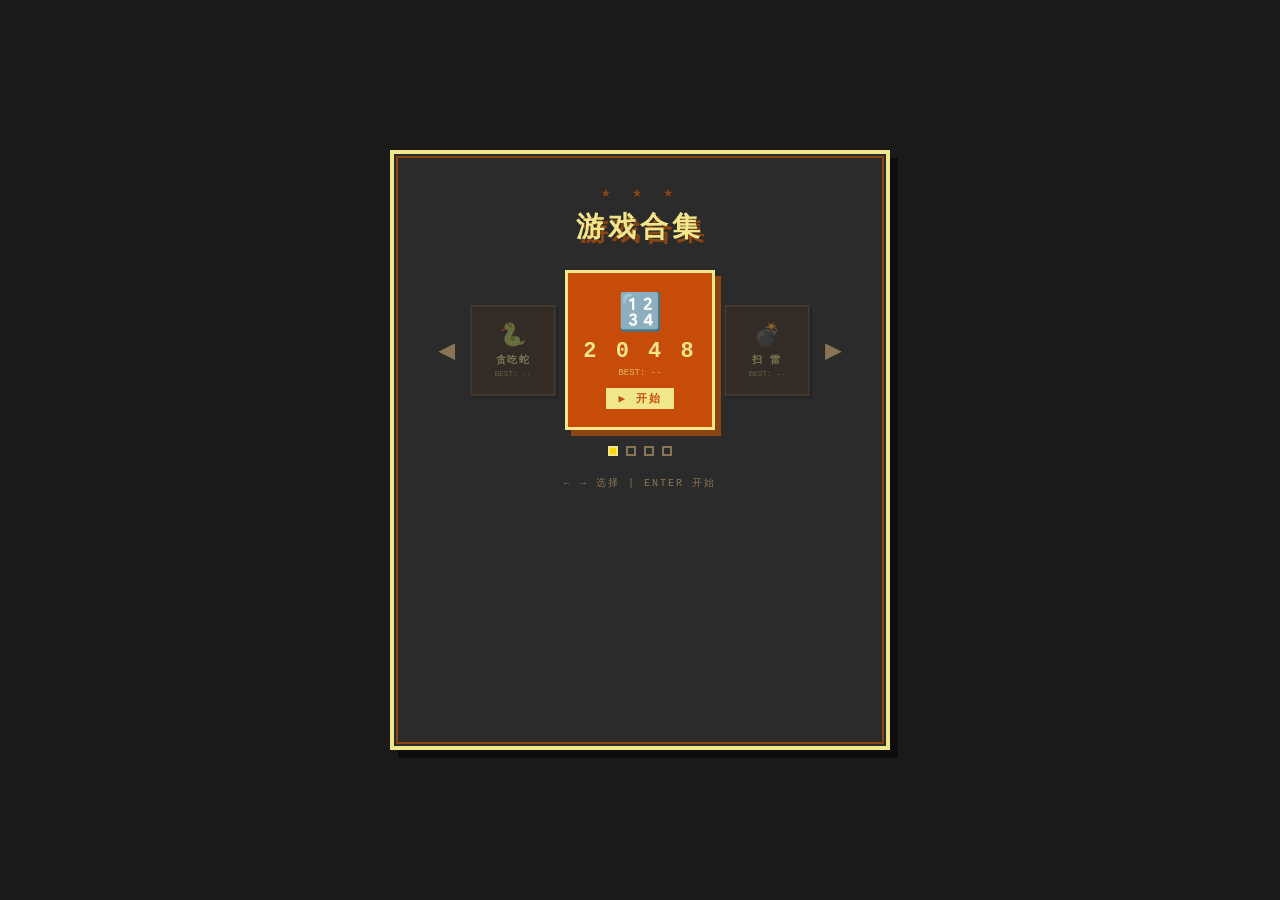
==== index.html @ 1ee34f4f "Initial commit" ====
<!DOCTYPE html>
<html lang="zh-CN">
<head>
    <meta charset="UTF-8">
    <meta name="viewport" content="width=device-width, initial-scale=1.0">
    <title>游戏合集</title>
    <link rel="stylesheet" href="css/style.css">
</head>
<body>
    <div class="screen">
        <section data-view="menu" class="active"></section>
        <section data-view="2048"></section>
        <section data-view="minesweeper"></section>
        <section data-view="sudoku"></section>
        <section data-view="snake"></section>
    </div>

    <script src="js/storage.js"></script>
    <script src="js/audio.js"></script>
    <script src="js/game-2048.js"></script>
    <script src="js/game-minesweeper.js"></script>
    <script src="js/game-sudoku.js"></script>
    <script src="js/game-snake.js"></script>
    <script src="js/app.js"></script>
</body>
</html>
---- css/style.css ----
/* === CSS Variables === */
:root {
    --bg: #2b2b2b;
    --gold: #f0e68c;
    --red: #c84c09;
    --brown: #8b4513;
    --brown-light: #8b7355;
    --card-bg: #3d2b1f;
    --cell-bg: #5a4a3a;
    --cell-border: #6b5335;
    --text-dim: #8b7355;
}

/* === Reset & Base === */
*, *::before, *::after { box-sizing: border-box; margin: 0; padding: 0; }

body {
    background: #1a1a1a;
    color: var(--gold);
    font-family: 'Courier New', Courier, monospace;
    min-height: 100vh;
    display: flex;
    align-items: center;
    justify-content: center;
    padding: 20px;
}

/* === CRT Screen Frame === */
.screen {
    width: 100%;
    max-width: 500px;
    background: var(--bg);
    border: 4px solid var(--gold);
    box-shadow:
        inset 0 0 0 2px var(--bg),
        inset 0 0 0 4px var(--brown),
        8px 8px 0 rgba(0,0,0,0.5);
    padding: 28px 20px;
    min-height: 600px;
    position: relative;
}

/* === View Routing === */
section[data-view] { display: none; }
section[data-view].active { display: block; }

/* === Menu Styles === */
.menu-header { text-align: center; margin-bottom: 24px; }
.menu-stars {
    font-size: 16px; letter-spacing: 6px; color: var(--brown); margin-bottom: 6px;
}
.menu-title {
    font-size: 28px; font-weight: 900; letter-spacing: 4px;
    text-shadow: 4px 4px 0 var(--brown);
}

/* Carousel */
.carousel {
    display: flex; align-items: center; justify-content: center; gap: 4px; margin-bottom: 16px;
}
.carousel-arrow {
    font-size: 28px; color: var(--text-dim); cursor: pointer;
    padding: 0 4px; user-select: none; transition: color 0.15s;
}
.carousel-arrow:hover { color: var(--gold); }
.carousel-track { display: flex; align-items: center; gap: 2px; }

/* Carousel Cards */
.carousel-card {
    border: 2px solid var(--cell-border);
    padding: 18px 10px; text-align: center; cursor: pointer;
    transition: transform 0.2s, opacity 0.2s, box-shadow 0.2s;
}
.carousel-card--side {
    width: 100px; opacity: 0.4; transform: scale(0.85);
    background: var(--card-bg); box-shadow: 3px 3px 0 rgba(0,0,0,0.4);
}
.carousel-card--side:hover { opacity: 0.7; }
.carousel-card--active {
    width: 150px; background: var(--red); border-color: var(--gold);
    box-shadow: 6px 6px 0 var(--brown); z-index: 1; border-width: 3px;
}
.carousel-card-emoji { font-size: 36px; margin-bottom: 4px; }
.carousel-card--side .carousel-card-emoji { font-size: 26px; }
.carousel-card-name {
    font-size: 22px; font-weight: 900; letter-spacing: 3px;
}
.carousel-card--side .carousel-card-name { font-size: 12px; letter-spacing: 1px; }
.carousel-card-best {
    font-size: 9px; color: rgba(240,230,140,0.7); margin-top: 4px;
}
.carousel-card-start {
    margin-top: 10px; font-size: 11px; letter-spacing: 2px;
    background: var(--gold); color: var(--red); display: inline-block;
    padding: 3px 12px; font-weight: 900;
}

/* Carousel Dots */
.carousel-dots { display: flex; justify-content: center; gap: 8px; margin-bottom: 18px; }
.carousel-dot {
    width: 10px; height: 10px; border: 2px solid var(--text-dim);
    background: transparent;
}
.carousel-dot.active { background: #ffd700; border-color: var(--gold); }

.menu-hint { text-align: center; font-size: 10px; color: var(--text-dim); letter-spacing: 2px; margin-top: 20px; }

/* === Game Header (shared) === */
.game-header {
    display: flex; justify-content: space-between; align-items: flex-start; margin-bottom: 16px;
}
.game-header-left { }
.game-title { font-size: 16px; font-weight: 900; letter-spacing: 3px; }
.back-btn {
    background: none; border: 1px solid var(--text-dim); color: var(--text-dim);
    font-family: inherit; font-size: 9px; padding: 3px 8px; cursor: pointer;
    letter-spacing: 1px; margin-top: 6px; transition: color 0.15s, border-color 0.15s;
}
.back-btn:hover { color: var(--gold); border-color: var(--gold); }
.score-label, .counter-label { font-size: 9px; color: var(--text-dim); text-align: center; }
.score-value, .counter-value { font-size: 24px; font-weight: 900; text-align: center; }
.score-value { color: #ffd700; }
.counter-value { color: var(--gold); }
.best-label { font-size: 8px; color: var(--text-dim); text-align: center; margin-top: 2px; }
.mine-counter {
    background: #1a0a00; border: 2px solid var(--text-dim); padding: 4px 12px; text-align: center;
}
.game-hint { text-align: center; font-size: 10px; color: var(--text-dim); letter-spacing: 1px; margin-top: 14px; }

/* === 2048 Grid === */
.grid-2048 {
    background: var(--card-bg); border: 3px solid var(--text-dim); padding: 8px;
    display: grid; grid-template-columns: repeat(4, 1fr); gap: 8px;
}
.tile {
    aspect-ratio: 1; display: flex; align-items: center; justify-content: center;
    font-size: 28px; font-weight: 900; border: 2px outset var(--cell-border);
    background: var(--cell-bg); transition: background 0.12s, color 0.12s;
    color: transparent; user-select: none;
}
.tile[data-value] { color: #f9f6f2; }
.tile-2    { background: #eee4da; color: #776e65 !important; }
.tile-4    { background: #ede0c8; color: #776e65 !important; }
.tile-8    { background: #f2b179; }
.tile-16   { background: #f59563; }
.tile-32   { background: #f67c5f; }
.tile-64   { background: #f65e3b; }
.tile-128  { background: #edcf72; font-size: 22px; }
.tile-256  { background: #edcc61; font-size: 22px; }
.tile-512  { background: #edc850; font-size: 22px; }
.tile-1024 { background: #edc53f; font-size: 18px; }
.tile-2048 { background: #edc22e; font-size: 18px; }
.tile-4096,
.tile-8192 { background: #3c3a32; font-size: 16px; }

@keyframes tile-merge {
    0%   { transform: scale(1); }
    40%  { transform: scale(1.25); }
    100% { transform: scale(1); }
}
.tile-merged {
    animation: tile-merge 0.2s ease;
    z-index: 1;
}

@keyframes tile-move {
    from { transform: translate(calc(var(--dc) * (100% + 8px)), calc(var(--dr) * (100% + 8px))); }
    to   { transform: translate(0, 0); }
}
.tile-moved {
    animation: tile-move 0.15s ease;
}

@keyframes tile-appear {
    from { transform: scale(0); opacity: 0; }
    to   { transform: scale(1); opacity: 1; }
}
.tile-new {
    animation: tile-appear 0.15s ease;
}

/* === Minesweeper Grid === */
.grid-minesweeper {
    display: grid; gap: 1px; background: var(--card-bg);
    border: 3px solid var(--text-dim); padding: 3px;
    overflow-x: auto;
}
.cell {
    aspect-ratio: 1; display: flex; align-items: center; justify-content: center;
    font-size: 14px; font-weight: 900; border: 2px outset var(--cell-border);
    background: var(--cell-bg); cursor: pointer; user-select: none;
    min-width: 0;
}
.cell-revealed { border: 1px inset var(--cell-border); background: #3d2b1f; cursor: default; }
.cell-flagged { background: #5a3a1a; }
.cell-exploded { background: #8b0000; }
.cell-n1 { color: #1976d2; }
.cell-n2 { color: #388e3c; }
.cell-n3 { color: #d32f2f; }
.cell-n4 { color: #7b1fa2; }
.cell-n5 { color: #c62828; }
.cell-n6 { color: #00838f; }
.cell-n7 { color: #424242; }
.cell-n8 { color: #616161; }

/* === Difficulty Buttons === */
.difficulty-buttons { display: flex; justify-content: center; gap: 8px; margin-top: 14px; flex-wrap: wrap; }

/* === Pixel Button === */
.pixel-btn {
    font-family: inherit; font-size: 10px; font-weight: 900; letter-spacing: 1px;
    background: var(--cell-bg); color: var(--text-dim);
    border: 2px solid var(--text-dim); padding: 6px 14px; cursor: pointer;
    box-shadow: 3px 3px 0 rgba(0,0,0,0.5); transition: background 0.15s, color 0.15s;
}
.pixel-btn--active {
    background: var(--red); color: var(--gold); border-color: var(--gold);
    box-shadow: 3px 3px 0 var(--brown);
}
.pixel-btn:hover { background: var(--red); color: var(--gold); border-color: var(--gold); }

/* === Overlay === */
.overlay {
    position: absolute; inset: 0; display: flex; align-items: center; justify-content: center;
    background: rgba(0,0,0,0.75); z-index: 10;
}
.overlay-content {
    background: var(--bg); border: 3px solid var(--gold); padding: 32px; text-align: center;
    box-shadow: 6px 6px 0 var(--brown);
}
.overlay-content h2 { font-size: 22px; letter-spacing: 3px; margin-bottom: 12px; }
.overlay-content p { font-size: 14px; margin-bottom: 16px; }
.win-overlay h2 { color: #ffd700; }
.lose-overlay h2 { color: #ff4444; }

/* === Sudoku === */
.sudoku-panel {
    display: flex;
    justify-content: space-between;
    align-items: center;
    gap: 12px;
    margin-bottom: 12px;
}
.sudoku-meta {
    display: flex;
    gap: 8px;
}
.sudoku-grid {
    display: grid;
    grid-template-columns: repeat(9, 1fr);
    gap: 0;
    border: 3px solid var(--gold);
    background: var(--gold);
}
.sudoku-cell {
    aspect-ratio: 1;
    border: 1px solid var(--cell-border);
    background: var(--cell-bg);
    color: var(--gold);
    font-family: inherit;
    font-size: 20px;
    font-weight: 900;
    cursor: pointer;
}
.sudoku-cell:nth-child(3n) {
    border-right: 3px solid var(--gold);
}
.sudoku-cell:nth-child(9n) {
    border-right: 1px solid var(--cell-border);
}
.sudoku-row-break {
    border-bottom: 3px solid var(--gold);
}
.sudoku-cell--fixed {
    background: #41301f;
    color: #ffd700;
}
.sudoku-cell--selected {
    background: var(--red);
}
.sudoku-cell--related {
    background: #6b3c1f;
}
.sudoku-cell--error {
    color: #ff7878;
}
.sudoku-pad {
    display: grid;
    grid-template-columns: repeat(5, 1fr);
    gap: 8px;
    margin-top: 14px;
}
.sudoku-pad .pixel-btn {
    padding: 10px 0;
}

/* === Snake === */
.snake-board {
    display: grid;
    grid-template-columns: repeat(16, 1fr);
    gap: 2px;
    padding: 6px;
    border: 3px solid var(--text-dim);
    background: var(--card-bg);
}
.snake-cell {
    aspect-ratio: 1;
    background: #2f2419;
    border: 1px solid #4b3927;
}
.snake-cell--snake {
    background: #dca63a;
}
.snake-cell--head {
    background: #ffd700;
}
.snake-cell--food {
    background: #d94a1e;
}
.snake-status {
    display: flex;
    justify-content: center;
    gap: 10px;
    margin-bottom: 12px;
}

/* === Small screens === */
@media (max-width: 560px) {
    body {
        padding: 10px;
    }

    .screen {
        max-width: 100%;
        min-height: auto;
        padding: 18px 12px;
    }

    .game-header {
        flex-wrap: wrap;
        gap: 10px;
    }

    .carousel-card--side {
        display: none;
    }

    .carousel-card--active {
        width: 180px;
    }

    .sudoku-cell {
        font-size: 16px;
    }

    .sudoku-pad {
        grid-template-columns: repeat(5, 1fr);
    }

    .counter-value,
    .score-value {
        font-size: 20px;
    }
}
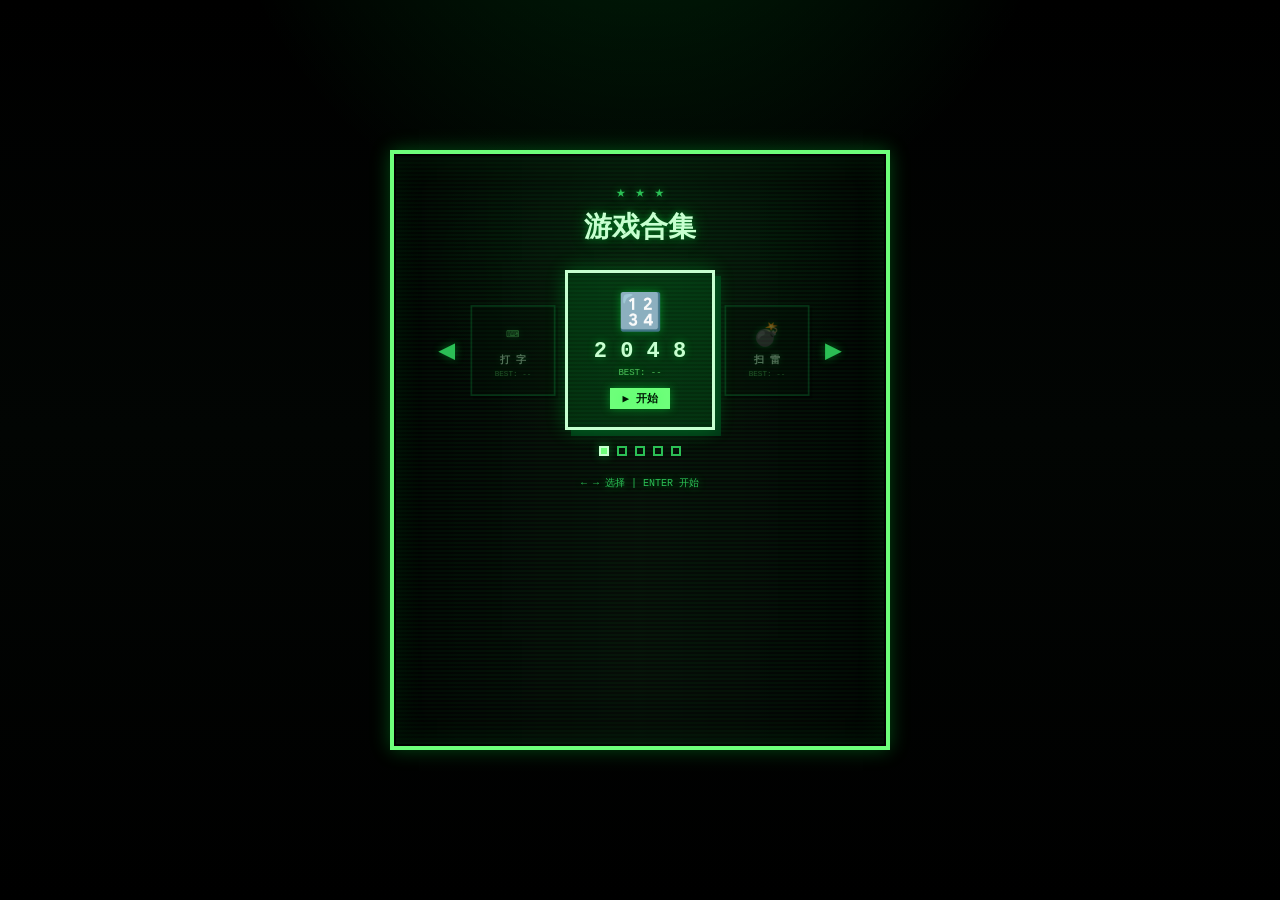
==== commit ea8d108b: "Add terminal typing game and hacker theme" ====
--- a/index.html
+++ b/index.html
@@ -13,6 +13,7 @@
         <section data-view="minesweeper"></section>
         <section data-view="sudoku"></section>
         <section data-view="snake"></section>
+        <section data-view="typing"></section>
     </div>
 
     <script src="js/storage.js"></script>
@@ -21,6 +22,7 @@
     <script src="js/game-minesweeper.js"></script>
     <script src="js/game-sudoku.js"></script>
     <script src="js/game-snake.js"></script>
+    <script src="js/game-typing.js"></script>
     <script src="js/app.js"></script>
 </body>
 </html>
--- a/css/style.css
+++ b/css/style.css
@@ -1,21 +1,28 @@
 /* === CSS Variables === */
 :root {
-    --bg: #2b2b2b;
-    --gold: #f0e68c;
-    --red: #c84c09;
-    --brown: #8b4513;
-    --brown-light: #8b7355;
-    --card-bg: #3d2b1f;
-    --cell-bg: #5a4a3a;
-    --cell-border: #6b5335;
-    --text-dim: #8b7355;
+    --bg: #020503;
+    --gold: #6dff7a;
+    --red: #00ff41;
+    --brown: #003b18;
+    --brown-light: #0bbf4f;
+    --card-bg: #031006;
+    --cell-bg: #061908;
+    --cell-border: #0b6b2e;
+    --text-dim: #2bbf55;
+    --terminal-bright: #c7ffd0;
+    --terminal-warn: #ffd866;
+    --terminal-danger: #ff4f64;
+    --terminal-cyan: #4dfff3;
+    --terminal-shadow: rgba(0, 255, 65, 0.38);
 }
 
 /* === Reset & Base === */
 *, *::before, *::after { box-sizing: border-box; margin: 0; padding: 0; }
 
 body {
-    background: #1a1a1a;
+    background:
+        radial-gradient(circle at 50% -20%, rgba(0,255,65,0.14), transparent 34%),
+        linear-gradient(180deg, #000 0%, #020503 48%, #000 100%);
     color: var(--gold);
     font-family: 'Courier New', Courier, monospace;
     min-height: 100vh;
@@ -23,21 +30,50 @@
     align-items: center;
     justify-content: center;
     padding: 20px;
+    text-shadow: 0 0 8px var(--terminal-shadow);
 }
 
 /* === CRT Screen Frame === */
 .screen {
     width: 100%;
     max-width: 500px;
-    background: var(--bg);
+    background:
+        linear-gradient(rgba(0,255,65,0.035) 50%, rgba(0,0,0,0.16) 50%),
+        radial-gradient(circle at 50% 10%, rgba(0,255,65,0.08), transparent 42%),
+        var(--bg);
+    background-size: 100% 4px, 100% 100%, auto;
     border: 4px solid var(--gold);
     box-shadow:
-        inset 0 0 0 2px var(--bg),
-        inset 0 0 0 4px var(--brown),
-        8px 8px 0 rgba(0,0,0,0.5);
+        inset 0 0 0 2px #000,
+        inset 0 0 30px rgba(0,255,65,0.16),
+        0 0 18px rgba(0,255,65,0.28),
+        10px 10px 0 rgba(0,0,0,0.7);
     padding: 28px 20px;
     min-height: 600px;
     position: relative;
+    overflow: hidden;
+}
+.screen::before {
+    content: "";
+    position: absolute;
+    inset: 0;
+    pointer-events: none;
+    background:
+        linear-gradient(90deg, transparent, rgba(109,255,122,0.08), transparent),
+        repeating-linear-gradient(0deg, transparent 0 6px, rgba(0,0,0,0.18) 7px);
+    mix-blend-mode: screen;
+    opacity: 0.42;
+}
+.screen::after {
+    content: "";
+    position: absolute;
+    inset: 0;
+    pointer-events: none;
+    box-shadow: inset 0 0 90px rgba(0,0,0,0.72);
+}
+.screen > section {
+    position: relative;
+    z-index: 1;
 }
 
 /* === View Routing === */
@@ -47,11 +83,12 @@
 /* === Menu Styles === */
 .menu-header { text-align: center; margin-bottom: 24px; }
 .menu-stars {
-    font-size: 16px; letter-spacing: 6px; color: var(--brown); margin-bottom: 6px;
+    font-size: 16px; letter-spacing: 0; color: var(--text-dim); margin-bottom: 6px;
 }
 .menu-title {
-    font-size: 28px; font-weight: 900; letter-spacing: 4px;
-    text-shadow: 4px 4px 0 var(--brown);
+    font-size: 28px; font-weight: 900; letter-spacing: 0;
+    color: var(--terminal-bright);
+    text-shadow: 0 0 6px var(--terminal-shadow), 0 0 18px rgba(0,255,65,0.24);
 }
 
 /* Carousel */
@@ -62,37 +99,39 @@
     font-size: 28px; color: var(--text-dim); cursor: pointer;
     padding: 0 4px; user-select: none; transition: color 0.15s;
 }
-.carousel-arrow:hover { color: var(--gold); }
+.carousel-arrow:hover { color: var(--terminal-bright); text-shadow: 0 0 12px var(--terminal-shadow); }
 .carousel-track { display: flex; align-items: center; gap: 2px; }
 
 /* Carousel Cards */
 .carousel-card {
     border: 2px solid var(--cell-border);
     padding: 18px 10px; text-align: center; cursor: pointer;
-    transition: transform 0.2s, opacity 0.2s, box-shadow 0.2s;
+    transition: transform 0.2s, opacity 0.2s, box-shadow 0.2s, border-color 0.2s;
 }
 .carousel-card--side {
     width: 100px; opacity: 0.4; transform: scale(0.85);
-    background: var(--card-bg); box-shadow: 3px 3px 0 rgba(0,0,0,0.4);
+    background: rgba(3,16,6,0.84); box-shadow: 3px 3px 0 rgba(0,0,0,0.65);
 }
 .carousel-card--side:hover { opacity: 0.7; }
 .carousel-card--active {
-    width: 150px; background: var(--red); border-color: var(--gold);
-    box-shadow: 6px 6px 0 var(--brown); z-index: 1; border-width: 3px;
+    width: 150px; background: rgba(0,255,65,0.12); border-color: var(--terminal-bright);
+    box-shadow: 0 0 18px rgba(0,255,65,0.24), 6px 6px 0 rgba(0,59,24,0.9); z-index: 1; border-width: 3px;
 }
 .carousel-card-emoji { font-size: 36px; margin-bottom: 4px; }
 .carousel-card--side .carousel-card-emoji { font-size: 26px; }
 .carousel-card-name {
-    font-size: 22px; font-weight: 900; letter-spacing: 3px;
-}
-.carousel-card--side .carousel-card-name { font-size: 12px; letter-spacing: 1px; }
+    font-size: 22px; font-weight: 900; letter-spacing: 0;
+    color: var(--terminal-bright);
+}
+.carousel-card--side .carousel-card-name { font-size: 12px; letter-spacing: 0; }
 .carousel-card-best {
-    font-size: 9px; color: rgba(240,230,140,0.7); margin-top: 4px;
+    font-size: 9px; color: rgba(109,255,122,0.68); margin-top: 4px;
 }
 .carousel-card-start {
-    margin-top: 10px; font-size: 11px; letter-spacing: 2px;
-    background: var(--gold); color: var(--red); display: inline-block;
+    margin-top: 10px; font-size: 11px; letter-spacing: 0;
+    background: var(--gold); color: #001604; display: inline-block;
     padding: 3px 12px; font-weight: 900;
+    box-shadow: 0 0 10px var(--terminal-shadow);
 }
 
 /* Carousel Dots */
@@ -101,57 +140,59 @@
     width: 10px; height: 10px; border: 2px solid var(--text-dim);
     background: transparent;
 }
-.carousel-dot.active { background: #ffd700; border-color: var(--gold); }
-
-.menu-hint { text-align: center; font-size: 10px; color: var(--text-dim); letter-spacing: 2px; margin-top: 20px; }
+.carousel-dot.active { background: var(--gold); border-color: var(--terminal-bright); box-shadow: 0 0 10px var(--terminal-shadow); }
+
+.menu-hint { text-align: center; font-size: 10px; color: var(--text-dim); letter-spacing: 0; margin-top: 20px; }
 
 /* === Game Header (shared) === */
 .game-header {
     display: flex; justify-content: space-between; align-items: flex-start; margin-bottom: 16px;
 }
 .game-header-left { }
-.game-title { font-size: 16px; font-weight: 900; letter-spacing: 3px; }
+.game-title { font-size: 16px; font-weight: 900; letter-spacing: 0; color: var(--terminal-bright); }
 .back-btn {
     background: none; border: 1px solid var(--text-dim); color: var(--text-dim);
     font-family: inherit; font-size: 9px; padding: 3px 8px; cursor: pointer;
-    letter-spacing: 1px; margin-top: 6px; transition: color 0.15s, border-color 0.15s;
-}
-.back-btn:hover { color: var(--gold); border-color: var(--gold); }
+    letter-spacing: 0; margin-top: 6px; transition: color 0.15s, border-color 0.15s, box-shadow 0.15s;
+}
+.back-btn:hover { color: var(--terminal-bright); border-color: var(--terminal-bright); box-shadow: 0 0 10px var(--terminal-shadow); }
 .score-label, .counter-label { font-size: 9px; color: var(--text-dim); text-align: center; }
 .score-value, .counter-value { font-size: 24px; font-weight: 900; text-align: center; }
-.score-value { color: #ffd700; }
-.counter-value { color: var(--gold); }
+.score-value { color: var(--terminal-bright); }
+.counter-value { color: var(--terminal-bright); }
 .best-label { font-size: 8px; color: var(--text-dim); text-align: center; margin-top: 2px; }
 .mine-counter {
-    background: #1a0a00; border: 2px solid var(--text-dim); padding: 4px 12px; text-align: center;
-}
-.game-hint { text-align: center; font-size: 10px; color: var(--text-dim); letter-spacing: 1px; margin-top: 14px; }
+    background: rgba(0,18,6,0.92); border: 2px solid var(--text-dim); padding: 4px 12px; text-align: center;
+    box-shadow: inset 0 0 12px rgba(0,255,65,0.08);
+}
+.game-hint { text-align: center; font-size: 10px; color: var(--text-dim); letter-spacing: 0; margin-top: 14px; }
 
 /* === 2048 Grid === */
 .grid-2048 {
     background: var(--card-bg); border: 3px solid var(--text-dim); padding: 8px;
     display: grid; grid-template-columns: repeat(4, 1fr); gap: 8px;
+    box-shadow: inset 0 0 18px rgba(0,255,65,0.1);
 }
 .tile {
     aspect-ratio: 1; display: flex; align-items: center; justify-content: center;
     font-size: 28px; font-weight: 900; border: 2px outset var(--cell-border);
-    background: var(--cell-bg); transition: background 0.12s, color 0.12s;
+    background: var(--cell-bg); transition: background 0.12s, color 0.12s, box-shadow 0.12s;
     color: transparent; user-select: none;
 }
-.tile[data-value] { color: #f9f6f2; }
-.tile-2    { background: #eee4da; color: #776e65 !important; }
-.tile-4    { background: #ede0c8; color: #776e65 !important; }
-.tile-8    { background: #f2b179; }
-.tile-16   { background: #f59563; }
-.tile-32   { background: #f67c5f; }
-.tile-64   { background: #f65e3b; }
-.tile-128  { background: #edcf72; font-size: 22px; }
-.tile-256  { background: #edcc61; font-size: 22px; }
-.tile-512  { background: #edc850; font-size: 22px; }
-.tile-1024 { background: #edc53f; font-size: 18px; }
-.tile-2048 { background: #edc22e; font-size: 18px; }
+.tile[data-value] { color: var(--terminal-bright); text-shadow: 0 0 8px var(--terminal-shadow); }
+.tile-2    { background: #06240d; color: #92ff9d !important; }
+.tile-4    { background: #073111; color: #9dffa7 !important; }
+.tile-8    { background: #08421a; }
+.tile-16   { background: #0a5321; }
+.tile-32   { background: #0b6428; }
+.tile-64   { background: #0d7630; }
+.tile-128  { background: #0f8737; font-size: 22px; box-shadow: inset 0 0 12px rgba(0,255,65,0.18); }
+.tile-256  { background: #11993f; font-size: 22px; color: #001604 !important; text-shadow: none; }
+.tile-512  { background: #13aa46; font-size: 22px; color: #001604 !important; text-shadow: none; }
+.tile-1024 { background: #66ff7a; font-size: 18px; color: #001604 !important; text-shadow: none; }
+.tile-2048 { background: var(--terminal-bright); font-size: 18px; color: #001604 !important; text-shadow: none; }
 .tile-4096,
-.tile-8192 { background: #3c3a32; font-size: 16px; }
+.tile-8192 { background: var(--terminal-warn); color: #001604 !important; font-size: 16px; text-shadow: none; }
 
 @keyframes tile-merge {
     0%   { transform: scale(1); }
@@ -184,6 +225,7 @@
     display: grid; gap: 1px; background: var(--card-bg);
     border: 3px solid var(--text-dim); padding: 3px;
     overflow-x: auto;
+    box-shadow: inset 0 0 18px rgba(0,255,65,0.1);
 }
 .cell {
     aspect-ratio: 1; display: flex; align-items: center; justify-content: center;
@@ -191,47 +233,48 @@
     background: var(--cell-bg); cursor: pointer; user-select: none;
     min-width: 0;
 }
-.cell-revealed { border: 1px inset var(--cell-border); background: #3d2b1f; cursor: default; }
-.cell-flagged { background: #5a3a1a; }
-.cell-exploded { background: #8b0000; }
-.cell-n1 { color: #1976d2; }
-.cell-n2 { color: #388e3c; }
-.cell-n3 { color: #d32f2f; }
-.cell-n4 { color: #7b1fa2; }
-.cell-n5 { color: #c62828; }
-.cell-n6 { color: #00838f; }
-.cell-n7 { color: #424242; }
-.cell-n8 { color: #616161; }
+.cell-revealed { border: 1px inset var(--cell-border); background: #020b04; cursor: default; }
+.cell-flagged { background: #102707; color: var(--terminal-warn); }
+.cell-exploded { background: #39030b; color: var(--terminal-danger); }
+.cell-n1 { color: #6dff7a; }
+.cell-n2 { color: var(--terminal-cyan); }
+.cell-n3 { color: var(--terminal-warn); }
+.cell-n4 { color: #b6ff62; }
+.cell-n5 { color: #ff9f43; }
+.cell-n6 { color: #4dfff3; }
+.cell-n7 { color: #d5ffd9; }
+.cell-n8 { color: #ff4f64; }
 
 /* === Difficulty Buttons === */
 .difficulty-buttons { display: flex; justify-content: center; gap: 8px; margin-top: 14px; flex-wrap: wrap; }
 
 /* === Pixel Button === */
 .pixel-btn {
-    font-family: inherit; font-size: 10px; font-weight: 900; letter-spacing: 1px;
+    font-family: inherit; font-size: 10px; font-weight: 900; letter-spacing: 0;
     background: var(--cell-bg); color: var(--text-dim);
     border: 2px solid var(--text-dim); padding: 6px 14px; cursor: pointer;
-    box-shadow: 3px 3px 0 rgba(0,0,0,0.5); transition: background 0.15s, color 0.15s;
+    box-shadow: 3px 3px 0 rgba(0,0,0,0.7); transition: background 0.15s, color 0.15s, border-color 0.15s, box-shadow 0.15s;
 }
 .pixel-btn--active {
-    background: var(--red); color: var(--gold); border-color: var(--gold);
-    box-shadow: 3px 3px 0 var(--brown);
-}
-.pixel-btn:hover { background: var(--red); color: var(--gold); border-color: var(--gold); }
+    background: rgba(0,255,65,0.16); color: var(--terminal-bright); border-color: var(--terminal-bright);
+    box-shadow: 0 0 12px rgba(0,255,65,0.2), 3px 3px 0 var(--brown);
+}
+.pixel-btn:hover { background: rgba(0,255,65,0.18); color: var(--terminal-bright); border-color: var(--terminal-bright); box-shadow: 0 0 12px var(--terminal-shadow); }
 
 /* === Overlay === */
 .overlay {
     position: absolute; inset: 0; display: flex; align-items: center; justify-content: center;
-    background: rgba(0,0,0,0.75); z-index: 10;
+    background: rgba(0,0,0,0.82); z-index: 10;
+    backdrop-filter: blur(2px);
 }
 .overlay-content {
     background: var(--bg); border: 3px solid var(--gold); padding: 32px; text-align: center;
-    box-shadow: 6px 6px 0 var(--brown);
-}
-.overlay-content h2 { font-size: 22px; letter-spacing: 3px; margin-bottom: 12px; }
+    box-shadow: 0 0 24px rgba(0,255,65,0.28), 6px 6px 0 rgba(0,59,24,0.9);
+}
+.overlay-content h2 { font-size: 22px; letter-spacing: 0; margin-bottom: 12px; }
 .overlay-content p { font-size: 14px; margin-bottom: 16px; }
-.win-overlay h2 { color: #ffd700; }
-.lose-overlay h2 { color: #ff4444; }
+.win-overlay h2 { color: var(--terminal-bright); }
+.lose-overlay h2 { color: var(--terminal-danger); }
 
 /* === Sudoku === */
 .sudoku-panel {
@@ -251,6 +294,7 @@
     gap: 0;
     border: 3px solid var(--gold);
     background: var(--gold);
+    box-shadow: inset 0 0 18px rgba(0,255,65,0.1), 0 0 12px rgba(0,255,65,0.14);
 }
 .sudoku-cell {
     aspect-ratio: 1;
@@ -272,17 +316,19 @@
     border-bottom: 3px solid var(--gold);
 }
 .sudoku-cell--fixed {
-    background: #41301f;
-    color: #ffd700;
+    background: #021f0a;
+    color: var(--terminal-bright);
 }
 .sudoku-cell--selected {
-    background: var(--red);
+    background: var(--gold);
+    color: #001604;
+    text-shadow: none;
 }
 .sudoku-cell--related {
-    background: #6b3c1f;
+    background: #0b2e13;
 }
 .sudoku-cell--error {
-    color: #ff7878;
+    color: var(--terminal-danger);
 }
 .sudoku-pad {
     display: grid;
@@ -302,26 +348,160 @@
     padding: 6px;
     border: 3px solid var(--text-dim);
     background: var(--card-bg);
+    box-shadow: inset 0 0 18px rgba(0,255,65,0.1);
 }
 .snake-cell {
     aspect-ratio: 1;
-    background: #2f2419;
-    border: 1px solid #4b3927;
+    background: #020b04;
+    border: 1px solid #0b2e13;
 }
 .snake-cell--snake {
-    background: #dca63a;
+    background: #25e85c;
+    box-shadow: 0 0 8px rgba(0,255,65,0.42);
 }
 .snake-cell--head {
-    background: #ffd700;
+    background: var(--terminal-bright);
+    box-shadow: 0 0 12px rgba(0,255,65,0.58);
 }
 .snake-cell--food {
-    background: #d94a1e;
+    background: var(--terminal-warn);
+    box-shadow: 0 0 10px rgba(255,216,102,0.44);
 }
 .snake-status {
     display: flex;
     justify-content: center;
     gap: 10px;
     margin-bottom: 12px;
+}
+
+/* === Typing Terminal === */
+.typing-terminal {
+    background: rgba(0,18,6,0.94);
+    border: 3px solid var(--text-dim);
+    box-shadow: inset 0 0 24px rgba(0,255,65,0.1), 0 0 14px rgba(0,255,65,0.12);
+    min-height: 340px;
+    padding: 14px;
+}
+.typing-log {
+    min-height: 116px;
+    border-bottom: 1px solid rgba(109,255,122,0.22);
+    padding-bottom: 10px;
+    margin-bottom: 12px;
+    overflow: hidden;
+}
+.typing-line {
+    color: var(--terminal-bright);
+    font-size: 11px;
+    line-height: 1.6;
+    white-space: nowrap;
+}
+.typing-line--dim {
+    color: var(--text-dim);
+}
+.typing-prompt {
+    color: var(--terminal-cyan);
+}
+.typing-ok {
+    color: var(--terminal-bright);
+}
+.typing-word-stream {
+    display: flex;
+    flex-wrap: wrap;
+    gap: 7px;
+    margin-bottom: 14px;
+}
+.typing-word {
+    border: 1px solid rgba(43,191,85,0.55);
+    color: var(--text-dim);
+    font-size: 11px;
+    padding: 4px 7px;
+    background: rgba(0,0,0,0.18);
+}
+.typing-word--done {
+    color: var(--terminal-bright);
+    border-color: rgba(199,255,208,0.64);
+    background: rgba(0,255,65,0.1);
+}
+.typing-word--active {
+    color: #001604;
+    background: var(--gold);
+    border-color: var(--terminal-bright);
+    text-shadow: none;
+    box-shadow: 0 0 12px var(--terminal-shadow);
+}
+.typing-target {
+    border: 1px solid rgba(109,255,122,0.28);
+    background: rgba(0,0,0,0.22);
+    padding: 10px;
+    margin-bottom: 12px;
+}
+.typing-target-label {
+    color: var(--text-dim);
+    font-size: 10px;
+    margin-bottom: 6px;
+}
+.typing-target-word {
+    min-height: 31px;
+    color: var(--terminal-bright);
+    font-size: 26px;
+    font-weight: 900;
+    line-height: 1.2;
+    overflow-wrap: anywhere;
+}
+.typing-char--pending {
+    color: rgba(109,255,122,0.42);
+}
+.typing-char--ok {
+    color: var(--terminal-bright);
+}
+.typing-char--bad {
+    color: var(--terminal-danger);
+    text-decoration: underline;
+}
+.typing-command {
+    display: flex;
+    align-items: center;
+    gap: 7px;
+    min-height: 34px;
+    border: 1px solid rgba(43,191,85,0.55);
+    background: rgba(0,0,0,0.34);
+    padding: 7px 9px;
+    cursor: text;
+}
+.typing-command--error {
+    border-color: var(--terminal-danger);
+    box-shadow: 0 0 12px rgba(255,79,100,0.22);
+}
+.typing-command-name {
+    color: var(--text-dim);
+}
+.typing-input {
+    flex: 1;
+    min-width: 0;
+    border: 0;
+    outline: 0;
+    background: transparent;
+    color: var(--terminal-bright);
+    font: inherit;
+    font-size: 16px;
+    text-shadow: 0 0 8px var(--terminal-shadow);
+}
+.typing-caret {
+    width: 8px;
+    height: 18px;
+    background: var(--terminal-bright);
+    box-shadow: 0 0 10px var(--terminal-shadow);
+    animation: typing-caret-blink 0.9s steps(2, start) infinite;
+}
+.typing-stats {
+    display: flex;
+    justify-content: space-between;
+    color: var(--text-dim);
+    font-size: 10px;
+    margin-top: 10px;
+}
+@keyframes typing-caret-blink {
+    50% { opacity: 0; }
 }
 
 /* === Small screens === */
@@ -361,4 +541,17 @@
     .score-value {
         font-size: 20px;
     }
-}
+
+    .typing-terminal {
+        min-height: 320px;
+        padding: 10px;
+    }
+
+    .typing-target-word {
+        font-size: 22px;
+    }
+
+    .typing-line {
+        font-size: 10px;
+    }
+}
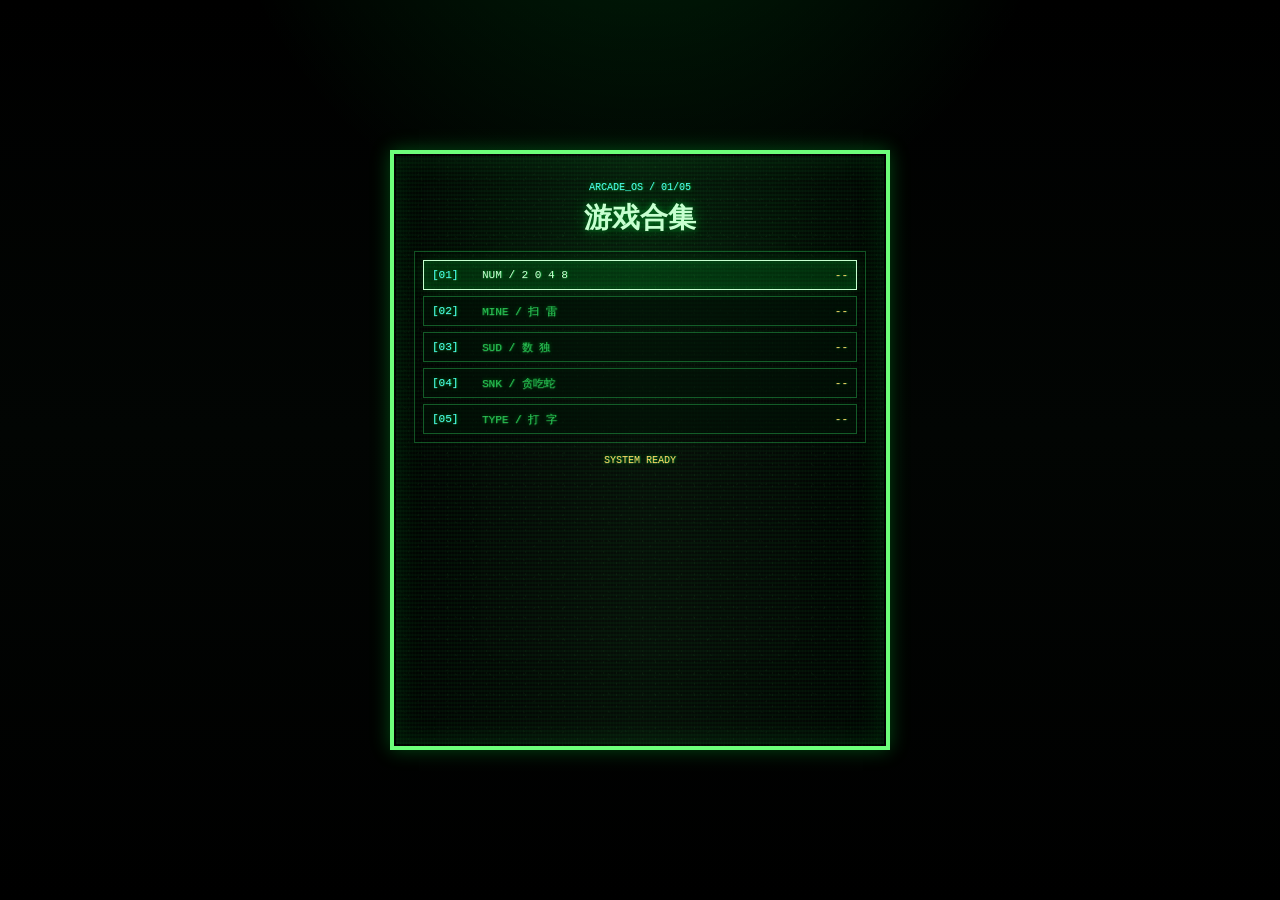
==== commit b7795bb6: "Polish terminal game collection" ====
--- a/index.html
+++ b/index.html
@@ -4,7 +4,7 @@
     <meta charset="UTF-8">
     <meta name="viewport" content="width=device-width, initial-scale=1.0">
     <title>游戏合集</title>
-    <link rel="stylesheet" href="css/style.css">
+    <link rel="stylesheet" href="css/style.css?v=terminal-20260614-softaudio">
 </head>
 <body>
     <div class="screen">
@@ -16,13 +16,13 @@
         <section data-view="typing"></section>
     </div>
 
-    <script src="js/storage.js"></script>
-    <script src="js/audio.js"></script>
-    <script src="js/game-2048.js"></script>
-    <script src="js/game-minesweeper.js"></script>
-    <script src="js/game-sudoku.js"></script>
-    <script src="js/game-snake.js"></script>
-    <script src="js/game-typing.js"></script>
-    <script src="js/app.js"></script>
+    <script src="js/storage.js?v=terminal-20260614-softaudio"></script>
+    <script src="js/audio.js?v=terminal-20260614-softaudio"></script>
+    <script src="js/game-2048.js?v=terminal-20260614-softaudio"></script>
+    <script src="js/game-minesweeper.js?v=terminal-20260614-softaudio"></script>
+    <script src="js/game-sudoku.js?v=terminal-20260614-softaudio"></script>
+    <script src="js/game-snake.js?v=terminal-20260614-softaudio"></script>
+    <script src="js/game-typing.js?v=terminal-20260614-softaudio"></script>
+    <script src="js/app.js?v=terminal-20260614-softaudio"></script>
 </body>
 </html>
--- a/css/style.css
+++ b/css/style.css
@@ -14,6 +14,12 @@
     --terminal-danger: #ff4f64;
     --terminal-cyan: #4dfff3;
     --terminal-shadow: rgba(0, 255, 65, 0.38);
+    --terminal-font: 'Courier New', 'Lucida Console', Monaco, monospace;
+    --terminal-text-grain:
+        1px 0 rgba(0,255,65,0.32),
+        -1px 0 rgba(0,32,8,0.85),
+        0 1px rgba(199,255,208,0.14),
+        0 0 5px rgba(0,255,65,0.42);
 }
 
 /* === Reset & Base === */
@@ -24,13 +30,35 @@
         radial-gradient(circle at 50% -20%, rgba(0,255,65,0.14), transparent 34%),
         linear-gradient(180deg, #000 0%, #020503 48%, #000 100%);
     color: var(--gold);
-    font-family: 'Courier New', Courier, monospace;
+    font-family: var(--terminal-font);
     min-height: 100vh;
     display: flex;
     align-items: center;
     justify-content: center;
     padding: 20px;
-    text-shadow: 0 0 8px var(--terminal-shadow);
+    font-variant-ligatures: none;
+    text-rendering: optimizeSpeed;
+    text-shadow: var(--terminal-text-grain);
+    -webkit-font-smoothing: none;
+    -moz-osx-font-smoothing: grayscale;
+}
+
+button,
+input,
+.menu-signal,
+.game-title,
+.score-value,
+.counter-value,
+.tile,
+.cell,
+.sudoku-cell,
+.typing-word {
+    font-family: var(--terminal-font);
+    font-variant-ligatures: none;
+    text-rendering: optimizeSpeed;
+    text-shadow: var(--terminal-text-grain);
+    -webkit-font-smoothing: none;
+    -moz-osx-font-smoothing: grayscale;
 }
 
 /* === CRT Screen Frame === */
@@ -60,15 +88,23 @@
     pointer-events: none;
     background:
         linear-gradient(90deg, transparent, rgba(109,255,122,0.08), transparent),
+        repeating-linear-gradient(90deg, rgba(109,255,122,0.035) 0 1px, transparent 1px 3px),
         repeating-linear-gradient(0deg, transparent 0 6px, rgba(0,0,0,0.18) 7px);
     mix-blend-mode: screen;
-    opacity: 0.42;
+    opacity: 0.5;
 }
 .screen::after {
     content: "";
     position: absolute;
     inset: 0;
     pointer-events: none;
+    background:
+        radial-gradient(circle at 12% 18%, rgba(109,255,122,0.16) 0 1px, transparent 1px),
+        radial-gradient(circle at 63% 38%, rgba(109,255,122,0.11) 0 1px, transparent 1px),
+        radial-gradient(circle at 34% 78%, rgba(109,255,122,0.09) 0 1px, transparent 1px),
+        radial-gradient(circle at 84% 66%, rgba(109,255,122,0.13) 0 1px, transparent 1px);
+    background-size: 13px 11px, 17px 19px, 23px 17px, 29px 31px;
+    opacity: 0.28;
     box-shadow: inset 0 0 90px rgba(0,0,0,0.72);
 }
 .screen > section {
@@ -81,68 +117,65 @@
 section[data-view].active { display: block; }
 
 /* === Menu Styles === */
-.menu-header { text-align: center; margin-bottom: 24px; }
+.menu-shell {
+    display: flex;
+    flex-direction: column;
+    gap: 12px;
+}
+.menu-header { text-align: center; margin-bottom: 2px; }
 .menu-stars {
-    font-size: 16px; letter-spacing: 0; color: var(--text-dim); margin-bottom: 6px;
+    font-size: 10px; letter-spacing: 0; color: var(--terminal-cyan); margin-bottom: 6px;
 }
 .menu-title {
     font-size: 28px; font-weight: 900; letter-spacing: 0;
     color: var(--terminal-bright);
     text-shadow: 0 0 6px var(--terminal-shadow), 0 0 18px rgba(0,255,65,0.24);
 }
-
-/* Carousel */
-.carousel {
-    display: flex; align-items: center; justify-content: center; gap: 4px; margin-bottom: 16px;
-}
-.carousel-arrow {
-    font-size: 28px; color: var(--text-dim); cursor: pointer;
-    padding: 0 4px; user-select: none; transition: color 0.15s;
-}
-.carousel-arrow:hover { color: var(--terminal-bright); text-shadow: 0 0 12px var(--terminal-shadow); }
-.carousel-track { display: flex; align-items: center; gap: 2px; }
-
-/* Carousel Cards */
-.carousel-card {
-    border: 2px solid var(--cell-border);
-    padding: 18px 10px; text-align: center; cursor: pointer;
-    transition: transform 0.2s, opacity 0.2s, box-shadow 0.2s, border-color 0.2s;
-}
-.carousel-card--side {
-    width: 100px; opacity: 0.4; transform: scale(0.85);
-    background: rgba(3,16,6,0.84); box-shadow: 3px 3px 0 rgba(0,0,0,0.65);
-}
-.carousel-card--side:hover { opacity: 0.7; }
-.carousel-card--active {
-    width: 150px; background: rgba(0,255,65,0.12); border-color: var(--terminal-bright);
-    box-shadow: 0 0 18px rgba(0,255,65,0.24), 6px 6px 0 rgba(0,59,24,0.9); z-index: 1; border-width: 3px;
-}
-.carousel-card-emoji { font-size: 36px; margin-bottom: 4px; }
-.carousel-card--side .carousel-card-emoji { font-size: 26px; }
-.carousel-card-name {
-    font-size: 22px; font-weight: 900; letter-spacing: 0;
-    color: var(--terminal-bright);
-}
-.carousel-card--side .carousel-card-name { font-size: 12px; letter-spacing: 0; }
-.carousel-card-best {
-    font-size: 9px; color: rgba(109,255,122,0.68); margin-top: 4px;
-}
-.carousel-card-start {
-    margin-top: 10px; font-size: 11px; letter-spacing: 0;
-    background: var(--gold); color: #001604; display: inline-block;
-    padding: 3px 12px; font-weight: 900;
-    box-shadow: 0 0 10px var(--terminal-shadow);
-}
-
-/* Carousel Dots */
-.carousel-dots { display: flex; justify-content: center; gap: 8px; margin-bottom: 18px; }
-.carousel-dot {
-    width: 10px; height: 10px; border: 2px solid var(--text-dim);
-    background: transparent;
-}
-.carousel-dot.active { background: var(--gold); border-color: var(--terminal-bright); box-shadow: 0 0 10px var(--terminal-shadow); }
-
-.menu-hint { text-align: center; font-size: 10px; color: var(--text-dim); letter-spacing: 0; margin-top: 20px; }
+.menu-signal-list {
+    display: grid;
+    gap: 6px;
+    border: 1px solid rgba(43,191,85,0.4);
+    background: rgba(0,0,0,0.22);
+    padding: 8px;
+}
+.menu-signal {
+    display: grid;
+    grid-template-columns: 42px 1fr minmax(56px, auto);
+    align-items: center;
+    gap: 8px;
+    border: 1px solid rgba(43,191,85,0.44);
+    background: rgba(0,18,6,0.56);
+    color: var(--text-dim);
+    cursor: pointer;
+    font-size: 11px;
+    min-height: 30px;
+    padding: 6px 8px;
+    transition: background 0.14s, border-color 0.14s, color 0.14s, box-shadow 0.14s;
+}
+.menu-signal:hover {
+    border-color: var(--terminal-bright);
+    color: var(--terminal-bright);
+    box-shadow: 0 0 10px rgba(0,255,65,0.16);
+}
+.menu-signal--active {
+    background: rgba(0,255,65,0.14);
+    border-color: var(--terminal-bright);
+    color: var(--terminal-bright);
+    box-shadow: inset 0 0 14px rgba(0,255,65,0.12), 0 0 14px rgba(0,255,65,0.16);
+}
+.menu-signal-index {
+    color: var(--terminal-cyan);
+}
+.menu-signal-name {
+    overflow: hidden;
+    text-overflow: ellipsis;
+    white-space: nowrap;
+}
+.menu-signal-best {
+    justify-self: end;
+    color: var(--terminal-warn);
+}
+.menu-notice { text-align: center; font-size: 10px; color: var(--terminal-warn); }
 
 /* === Game Header (shared) === */
 .game-header {
@@ -273,6 +306,25 @@
 }
 .overlay-content h2 { font-size: 22px; letter-spacing: 0; margin-bottom: 12px; }
 .overlay-content p { font-size: 14px; margin-bottom: 16px; }
+.overlay-shortcuts {
+    color: var(--text-dim);
+    font-size: 10px;
+    margin: -4px 0 16px;
+}
+.overlay-shortcuts kbd {
+    display: inline-block;
+    border: 1px solid var(--terminal-bright);
+    background: rgba(0,255,65,0.12);
+    color: var(--terminal-bright);
+    font: inherit;
+    font-size: 9px;
+    padding: 2px 6px;
+    margin: 0 5px 0 10px;
+    box-shadow: 0 0 8px rgba(0,255,65,0.16);
+}
+.overlay-shortcuts kbd:first-child {
+    margin-left: 0;
+}
 .win-overlay h2 { color: var(--terminal-bright); }
 .lose-overlay h2 { color: var(--terminal-danger); }
 
@@ -374,47 +426,27 @@
     margin-bottom: 12px;
 }
 
-/* === Typing Terminal === */
-.typing-terminal {
-    background: rgba(0,18,6,0.94);
-    border: 3px solid var(--text-dim);
-    box-shadow: inset 0 0 24px rgba(0,255,65,0.1), 0 0 14px rgba(0,255,65,0.12);
-    min-height: 340px;
+/* === Typing Game === */
+.typing-game {
+    display: grid;
+    gap: 18px;
+}
+.typing-word-stream {
+    display: flex;
+    flex-wrap: wrap;
+    gap: 8px;
+    align-content: flex-start;
+    min-height: 190px;
+    border: 2px solid var(--text-dim);
+    background: rgba(0,18,6,0.78);
     padding: 14px;
-}
-.typing-log {
-    min-height: 116px;
-    border-bottom: 1px solid rgba(109,255,122,0.22);
-    padding-bottom: 10px;
-    margin-bottom: 12px;
-    overflow: hidden;
-}
-.typing-line {
-    color: var(--terminal-bright);
-    font-size: 11px;
-    line-height: 1.6;
-    white-space: nowrap;
-}
-.typing-line--dim {
-    color: var(--text-dim);
-}
-.typing-prompt {
-    color: var(--terminal-cyan);
-}
-.typing-ok {
-    color: var(--terminal-bright);
-}
-.typing-word-stream {
-    display: flex;
-    flex-wrap: wrap;
-    gap: 7px;
-    margin-bottom: 14px;
+    box-shadow: inset 0 0 18px rgba(0,255,65,0.08);
 }
 .typing-word {
     border: 1px solid rgba(43,191,85,0.55);
     color: var(--text-dim);
-    font-size: 11px;
-    padding: 4px 7px;
+    font-size: 13px;
+    padding: 6px 9px;
     background: rgba(0,0,0,0.18);
 }
 .typing-word--done {
@@ -429,79 +461,60 @@
     text-shadow: none;
     box-shadow: 0 0 12px var(--terminal-shadow);
 }
-.typing-target {
-    border: 1px solid rgba(109,255,122,0.28);
-    background: rgba(0,0,0,0.22);
-    padding: 10px;
-    margin-bottom: 12px;
-}
-.typing-target-label {
-    color: var(--text-dim);
-    font-size: 10px;
-    margin-bottom: 6px;
-}
-.typing-target-word {
-    min-height: 31px;
-    color: var(--terminal-bright);
-    font-size: 26px;
+.typing-input-shell {
+    position: relative;
+    display: block;
+    border: 2px solid var(--terminal-bright);
+    background: rgba(0,0,0,0.42);
+    box-shadow: 0 0 16px rgba(0,255,65,0.18), inset 0 0 18px rgba(0,255,65,0.08);
+    cursor: text;
+}
+.typing-input-visual {
+    position: absolute;
+    inset: 0;
+    display: flex;
+    align-items: center;
+    padding: 0 18px;
+    font-size: 30px;
     font-weight: 900;
-    line-height: 1.2;
-    overflow-wrap: anywhere;
-}
-.typing-char--pending {
-    color: rgba(109,255,122,0.42);
-}
-.typing-char--ok {
-    color: var(--terminal-bright);
-}
-.typing-char--bad {
+    pointer-events: none;
+    white-space: nowrap;
+    overflow: hidden;
+}
+.typing-input-char {
+    min-width: 0.62em;
+}
+.typing-input-char--hint {
+    color: rgba(109,255,122,0.2);
+    text-shadow: none;
+}
+.typing-input-char--ok {
+    color: var(--terminal-bright);
+    text-shadow: var(--terminal-text-grain);
+}
+.typing-input-char--bad {
     color: var(--terminal-danger);
-    text-decoration: underline;
-}
-.typing-command {
-    display: flex;
-    align-items: center;
-    gap: 7px;
-    min-height: 34px;
-    border: 1px solid rgba(43,191,85,0.55);
-    background: rgba(0,0,0,0.34);
-    padding: 7px 9px;
-    cursor: text;
-}
-.typing-command--error {
+    text-shadow: 1px 0 rgba(255,79,100,0.35), 0 0 8px rgba(255,79,100,0.42);
+}
+.typing-input-shell--error {
     border-color: var(--terminal-danger);
     box-shadow: 0 0 12px rgba(255,79,100,0.22);
 }
-.typing-command-name {
-    color: var(--text-dim);
-}
 .typing-input {
-    flex: 1;
-    min-width: 0;
+    position: relative;
+    z-index: 1;
+    width: 100%;
+    height: 62px;
     border: 0;
     outline: 0;
     background: transparent;
-    color: var(--terminal-bright);
+    color: transparent;
+    caret-color: var(--terminal-bright);
     font: inherit;
-    font-size: 16px;
-    text-shadow: 0 0 8px var(--terminal-shadow);
-}
-.typing-caret {
-    width: 8px;
-    height: 18px;
-    background: var(--terminal-bright);
-    box-shadow: 0 0 10px var(--terminal-shadow);
-    animation: typing-caret-blink 0.9s steps(2, start) infinite;
-}
-.typing-stats {
-    display: flex;
-    justify-content: space-between;
-    color: var(--text-dim);
-    font-size: 10px;
-    margin-top: 10px;
-}
-@keyframes typing-caret-blink {
-    50% { opacity: 0; }
+    font-size: 30px;
+    font-weight: 900;
+    padding: 0 18px;
+    text-shadow: none;
 }
 
 /* === Small screens === */
@@ -521,12 +534,11 @@
         gap: 10px;
     }
 
-    .carousel-card--side {
-        display: none;
-    }
-
-    .carousel-card--active {
-        width: 180px;
+    .menu-signal {
+        grid-template-columns: 34px 1fr minmax(46px, auto);
+        gap: 6px;
+        font-size: 10px;
+        padding: 6px;
     }
 
     .sudoku-cell {
@@ -542,16 +554,17 @@
         font-size: 20px;
     }
 
-    .typing-terminal {
-        min-height: 320px;
+    .typing-word-stream {
+        min-height: 170px;
         padding: 10px;
     }
 
-    .typing-target-word {
-        font-size: 22px;
-    }
-
-    .typing-line {
-        font-size: 10px;
-    }
-}
+    .typing-input,
+    .typing-input-shell::before {
+        font-size: 24px;
+    }
+
+    .typing-input {
+        height: 56px;
+    }
+}
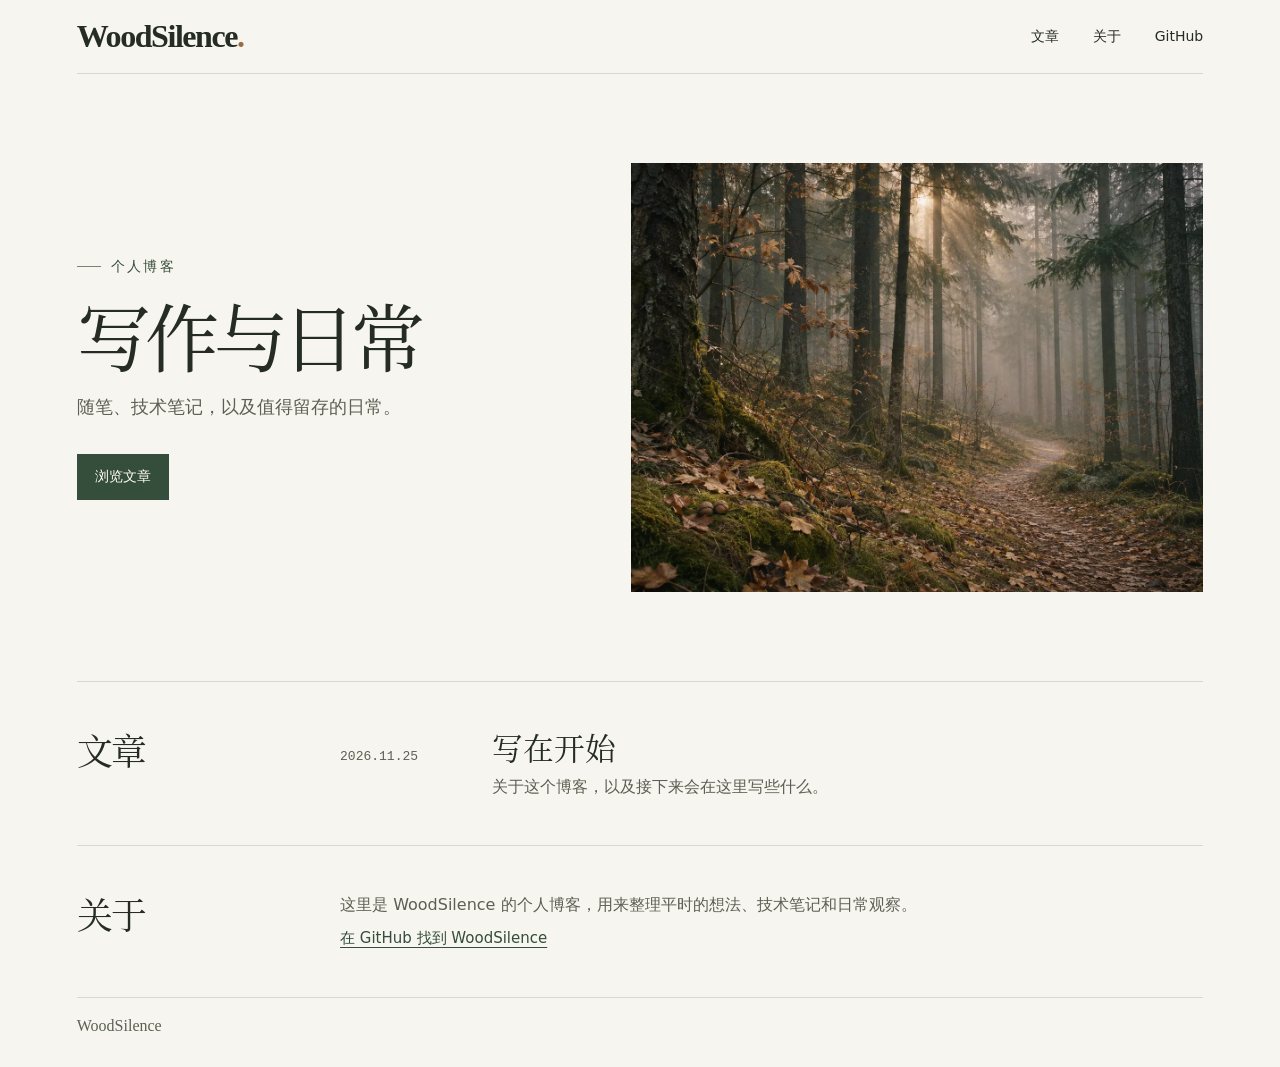
==== commit 3ab93976: "Initialize the WoodSilence personal blog" ====
--- a/index.html
+++ b/index.html
@@ -1,28 +1,59 @@
-<!DOCTYPE html>
+<!doctype html>
 <html lang="zh-CN">
 <head>
-    <meta charset="UTF-8">
-    <meta name="viewport" content="width=device-width, initial-scale=1.0">
-    <title>游戏合集</title>
-    <link rel="stylesheet" href="css/style.css?v=terminal-20260614-softaudio">
+  <meta charset="utf-8">
+  <meta name="viewport" content="width=device-width, initial-scale=1">
+  <meta name="theme-color" content="#f7f5ef">
+  <meta name="description" content="WoodSilence 的个人博客，收录随笔、技术笔记和日常观察。">
+  <title>WoodSilence · 个人博客</title>
+  <link rel="stylesheet" href="blog.css">
 </head>
 <body>
-    <div class="screen">
-        <section data-view="menu" class="active"></section>
-        <section data-view="2048"></section>
-        <section data-view="minesweeper"></section>
-        <section data-view="sudoku"></section>
-        <section data-view="snake"></section>
-        <section data-view="typing"></section>
-    </div>
+  <header class="site-header measure">
+    <a class="wordmark" href="./" aria-label="WoodSilence 博客首页" lang="en">WoodSilence<span aria-hidden="true">.</span></a>
+    <nav aria-label="主导航">
+      <a href="#writing">文章</a>
+      <a href="#about">关于</a>
+      <a href="https://github.com/woodsilence">GitHub</a>
+    </nav>
+  </header>
 
-    <script src="js/storage.js?v=terminal-20260614-softaudio"></script>
-    <script src="js/audio.js?v=terminal-20260614-softaudio"></script>
-    <script src="js/game-2048.js?v=terminal-20260614-softaudio"></script>
-    <script src="js/game-minesweeper.js?v=terminal-20260614-softaudio"></script>
-    <script src="js/game-sudoku.js?v=terminal-20260614-softaudio"></script>
-    <script src="js/game-snake.js?v=terminal-20260614-softaudio"></script>
-    <script src="js/game-typing.js?v=terminal-20260614-softaudio"></script>
-    <script src="js/app.js?v=terminal-20260614-softaudio"></script>
+  <main class="measure">
+    <section class="hero" aria-labelledby="home-title">
+      <div class="hero-copy">
+        <p class="eyebrow">个人博客</p>
+        <h1 id="home-title">写作与日常</h1>
+        <p class="intro">随笔、技术笔记，以及值得留存的日常。</p>
+        <a class="button" href="#writing">浏览文章</a>
+      </div>
+      <img class="cover" src="assets/woodland.webp" width="1280" height="960" alt="晨雾中穿过林间的小路" fetchpriority="high">
+    </section>
+
+    <section class="writing" id="writing" aria-labelledby="writing-title">
+      <h2 id="writing-title">文章</h2>
+      <ol class="post-list">
+        <li>
+          <article class="post-row">
+            <time datetime="2026-11-25">2026.11.25</time>
+            <div>
+              <h3><a href="posts/first-note.html">写在开始</a></h3>
+              <p>关于这个博客，以及接下来会在这里写些什么。</p>
+            </div>
+          </article>
+        </li>
+      </ol>
+    </section>
+
+    <section class="about" id="about" aria-labelledby="about-title">
+      <h2 id="about-title">关于</h2>
+      <div>
+        <p>这里是 WoodSilence 的个人博客，用来整理平时的想法、技术笔记和日常观察。</p>
+        <a href="https://github.com/woodsilence">在 GitHub 找到 WoodSilence</a>
+      </div>
+    </section>
+  </main>
+  <footer class="site-footer measure">
+    <span lang="en">WoodSilence</span>
+  </footer>
 </body>
 </html>
--- a/blog.css
+++ b/blog.css
@@ -0,0 +1,145 @@
+@font-face {
+  font-family: "WoodSilence Serif";
+  src: url("assets/blog-serif.woff") format("woff");
+  font-weight: 400;
+  font-display: swap;
+}
+
+:root {
+  color-scheme: light;
+  --paper: #f7f5ef;
+  --ink: #242c23;
+  --muted: #5b6053;
+  --green: #354d3b;
+  --rule: #d8d8cc;
+  --serif: "WoodSilence Serif", "Songti SC", "Noto Serif CJK SC", SimSun, serif;
+}
+
+*, *::before, *::after { box-sizing: border-box; }
+body {
+  margin: 0;
+  background: var(--paper);
+  color: var(--ink);
+  font: 1rem/1.7 "PingFang SC", "Microsoft YaHei", system-ui, sans-serif;
+}
+
+.measure { width: min(calc(100% - 2 * clamp(20px, 6vw, 90px)), 73rem); margin-inline: auto; }
+a { color: inherit; text-underline-offset: .26em; }
+a:focus-visible { outline: 2px solid var(--green); outline-offset: 5px; }
+
+.site-header {
+  display: flex;
+  min-height: 74px;
+  align-items: center;
+  justify-content: space-between;
+  flex-wrap: wrap;
+  gap: 8px 18px;
+  border-bottom: 1px solid var(--rule);
+}
+
+.wordmark {
+  font: 600 clamp(1.5rem, 2.8vw, 2rem)/1.1 Georgia, serif;
+  letter-spacing: -.045em;
+  text-decoration: none;
+}
+.wordmark span { color: #9a6c43; }
+.site-header nav { display: flex; align-items: center; gap: clamp(13px, 3vw, 34px); }
+.site-header nav a { display: grid; align-items: center; min-height: 44px; font-size: .875rem; text-decoration: none; }
+.site-header nav a:hover { text-decoration: underline; }
+
+.hero {
+  display: grid;
+  grid-template-columns: minmax(0, .91fr) minmax(0, 1.09fr);
+  gap: clamp(25px, 6vw, 85px);
+  align-items: center;
+  padding-block: clamp(40px, 7vw, 89px);
+}
+
+.eyebrow {
+  display: flex;
+  align-items: center;
+  gap: 10px;
+  margin: 0;
+  color: var(--green);
+  font-size: .875rem;
+  letter-spacing: .16em;
+}
+.eyebrow::before { content: ""; width: 24px; height: 1px; background: #7b846c; }
+
+h1, h2, h3 { font-family: var(--serif); font-weight: 400; }
+.hero h1, .article-page h1 {
+  margin: 12px 0 14px;
+  font-size: clamp(2.75rem, 5.8vw, 5rem);
+  line-height: 1.17;
+  letter-spacing: -.075em;
+}
+
+.intro, .article-deck { color: var(--muted); }
+.intro { margin: 0; font-size: clamp(1rem, 1.4vw, 1.125rem); }
+.button {
+  display: inline-flex;
+  min-height: 46px;
+  align-items: center;
+  margin-top: clamp(20px, 3vw, 32px);
+  padding: 7px 18px;
+  background: var(--green);
+  color: #fffdf4;
+  font-size: .875rem;
+  text-decoration: none;
+}
+.button:hover { background: #243c2b; }
+
+.cover {
+  display: block;
+  width: 100%;
+  height: auto;
+  aspect-ratio: 4 / 3;
+  object-fit: cover;
+  background: #a6a18c;
+}
+
+.writing, .about {
+  display: grid;
+  grid-template-columns: minmax(7em, 20%) minmax(0, 1fr);
+  gap: clamp(9px, 4vw, 38px);
+  padding-block: clamp(21px, 3.5vw, 45px);
+  border-top: 1px solid var(--rule);
+  scroll-margin-top: 15px;
+}
+.writing h2, .about h2 { margin: 0; font-size: clamp(1.55rem, 2.8vw, 2.3rem); line-height: 1.3; letter-spacing: -.05em; }
+.post-list { margin: 0; padding: 0; list-style: none; }
+.post-list li + li { border-top: 1px solid var(--rule); }
+
+.post-row {
+  display: grid;
+  grid-template-columns: 8em minmax(0, 1fr);
+  gap: clamp(9px, 2.5vw, 24px);
+  align-items: baseline;
+}
+.post-list li + li .post-row { padding-top: 16px; }
+.post-row time, .article-page time {
+  color: var(--muted);
+  font: .8125rem/1.5 "SFMono-Regular", Consolas, monospace;
+}
+
+.post-row h3 { margin: 0 0 5px; font-size: clamp(1.45rem, 2.4vw, 1.95rem); line-height: 1.35; }
+.post-row h3 a { text-decoration: none; }
+.post-row h3 a:hover { text-decoration: underline; }
+.post-row p, .about p { margin: 0; color: var(--muted); }
+.about a { display: inline-block; margin-top: 8px; color: var(--green); font-size: .9375rem; }
+.site-footer { padding-block: 19px 32px; border-top: 1px solid var(--rule); color: var(--muted); font: 1rem Georgia, serif; }
+
+.article-page { padding-block: clamp(35px, 7vw, 90px); }
+.article-page article { max-width: 40rem; margin-inline: auto; }
+.article-page header { padding-bottom: 16px; border-bottom: 1px solid var(--rule); }
+.article-page h1 { font-size: clamp(2.5rem, 6vw, 4.5rem); }
+.article-deck { margin: 0; }
+.article-body { padding-block: 10px; font-size: 1.0625rem; line-height: 1.9; }
+.article-back { display: inline-flex; min-height: 44px; align-items: center; color: var(--green); }
+
+@media (max-width: 720px) {
+  .hero { grid-template-columns: 1fr; gap: 27px; }
+  .cover { aspect-ratio: 3 / 2; }
+  .writing, .about { grid-template-columns: 1fr; }
+  .post-row { grid-template-columns: 1fr; gap: 5px; }
+}
